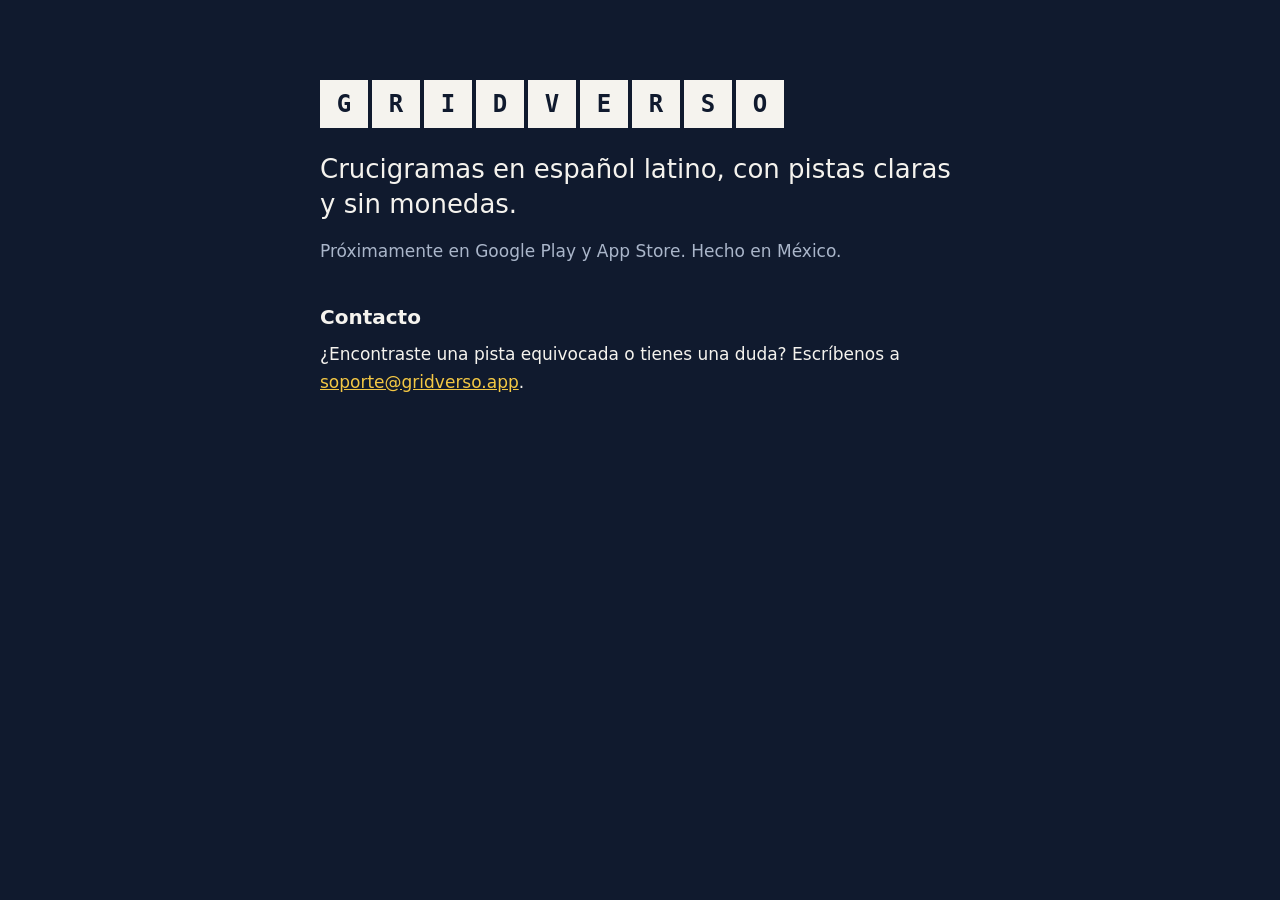
==== index.html @ d11958a7 "Página principal de Gridverso Co-Authored-By: Claude Opus 5.5 <noreply@anthropic.com>" ====
<!doctype html>
<html lang="es-MX">
<head>
  <meta charset="utf-8">
  <meta name="viewport" content="width=device-width, initial-scale=1, viewport-fit=cover">
  <meta name="description" content="Gridverso: crucigramas en español latino, con pistas claras y sin monedas.">
  <title>Gridverso</title>
  <link rel="stylesheet" href="/estilos.css">
</head>
<body>
  <main class="pagina">
    <h1 class="titulo" aria-label="Gridverso">
      <span aria-hidden="true">G</span><span aria-hidden="true">R</span><span aria-hidden="true">I</span><span aria-hidden="true">D</span><span aria-hidden="true">V</span><span aria-hidden="true">E</span><span aria-hidden="true">R</span><span aria-hidden="true">S</span><span aria-hidden="true">O</span>
    </h1>
    <p class="bajada">Crucigramas en español latino, con pistas claras y sin monedas.</p>
    <p class="nota">Próximamente en Google Play y App Store. Hecho en México.</p>

    <h2>Contacto</h2>
    <p>¿Encontraste una pista equivocada o tienes una duda? Escríbenos a
      <a href="mailto:soporte@gridverso.app">soporte@gridverso.app</a>.</p>
  </main>
</body>
</html>
---- estilos.css ----
:root {
  --tinta: #101a2e;
  --tinta-2: #18243d;
  --papel: #f5f3ee;
  --tenue: #aab6ca;
  --linea: #2b3a57;
  --acento: #f3c744;
}

* { box-sizing: border-box; }

body {
  margin: 0;
  background: var(--tinta);
  color: var(--papel);
  font-family: system-ui, -apple-system, "Segoe UI", Roboto, sans-serif;
  font-size: 17px;
  line-height: 1.6;
}

.pagina {
  max-width: 680px;
  margin: 0 auto;
  padding: clamp(32px, 8vw, 80px) max(20px, env(safe-area-inset-left, 0px)) 64px;
}

.titulo {
  display: flex;
  flex-wrap: wrap;
  gap: 4px;
  margin: 0 0 24px;
  padding: 0;
  text-decoration: none;
}

.titulo span {
  position: relative;
  width: clamp(30px, 8vw, 48px);
  height: clamp(30px, 8vw, 48px);
  display: grid;
  place-items: center;
  background: var(--papel);
  color: var(--tinta);
  font-family: ui-monospace, SFMono-Regular, Menlo, Consolas, monospace;
  font-size: clamp(16px, 4vw, 24px);
  font-weight: 600;
}

.bajada { font-size: clamp(20px, 4vw, 26px); line-height: 1.35; margin: 0 0 16px; }
.nota { color: var(--tenue); margin: 0 0 32px; }

h2 { font-size: 20px; margin: 36px 0 8px; }
p, ul { margin: 0 0 14px; }
li { margin-bottom: 6px; }

a { color: var(--acento); }
a:focus-visible { outline: 2px solid var(--acento); outline-offset: 2px; }

.pie {
  margin-top: 48px;
  padding-top: 20px;
  border-top: 1px solid var(--linea);
  font-size: 15px;
  color: var(--tenue);
}

.pendiente { background: var(--acento); color: var(--tinta); padding: 0 6px; font-weight: 600; }
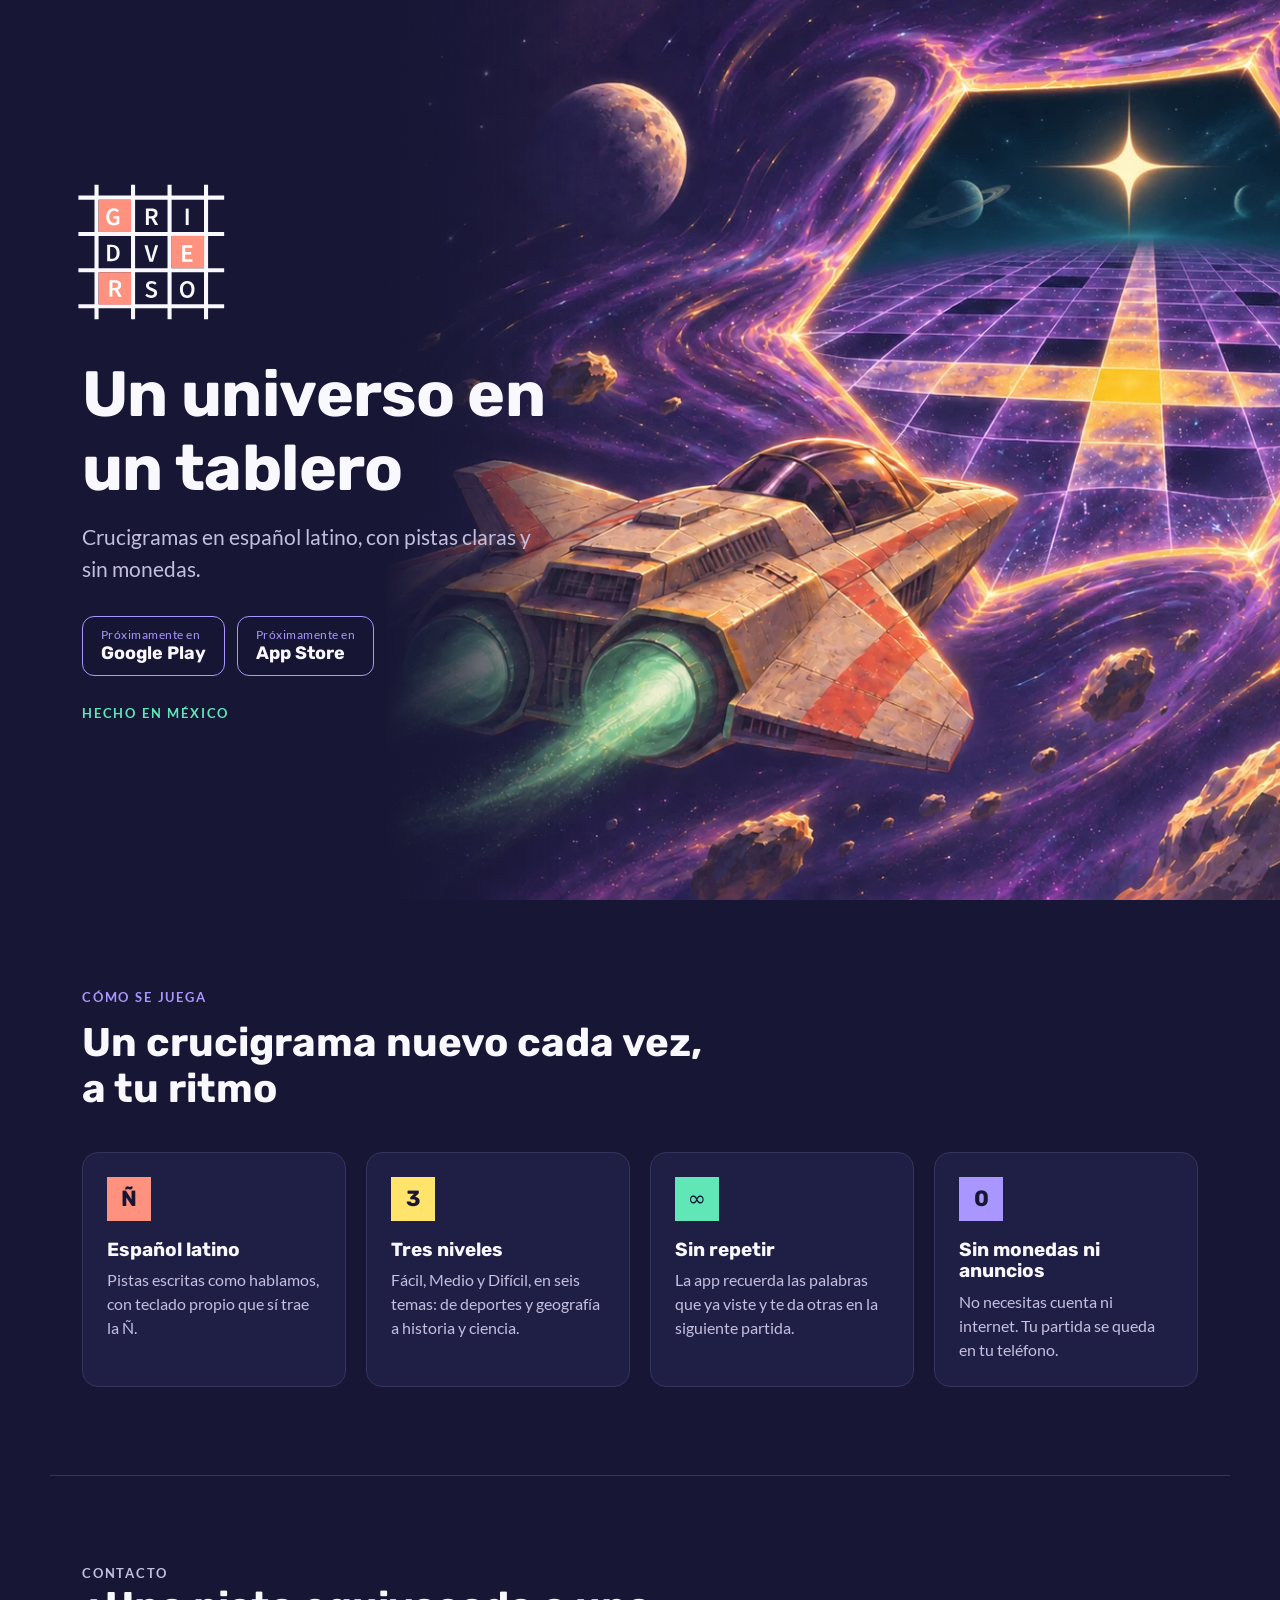
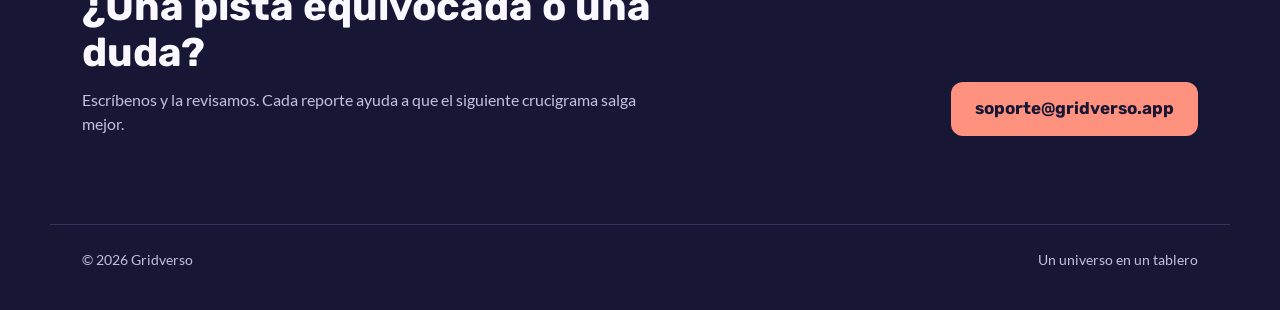
==== commit 65edae33: "Página nueva con la portada y la identidad visual v3 Portada estilo cartucho, logo inverso, paleta T" ====
--- a/index.html
+++ b/index.html
@@ -3,21 +3,76 @@
 <head>
   <meta charset="utf-8">
   <meta name="viewport" content="width=device-width, initial-scale=1, viewport-fit=cover">
-  <meta name="description" content="Gridverso: crucigramas en español latino, con pistas claras y sin monedas.">
+  <meta name="description" content="Gridverso: un universo en un tablero. Crucigramas en español latino, con pistas claras y sin monedas.">
+  <meta name="theme-color" content="#171735">
+  <meta property="og:title" content="Gridverso — Un universo en un tablero">
+  <meta property="og:description" content="Crucigramas en español latino, con pistas claras y sin monedas.">
+  <meta property="og:image" content="https://gridverso.app/img/portada.webp">
+  <meta property="og:url" content="https://gridverso.app/">
   <title>Gridverso</title>
+  <link rel="icon" href="/img/logo-oscuro.svg" type="image/svg+xml">
+  <link rel="preload" href="/fuentes/rubik-latin-700-normal.woff2" as="font" type="font/woff2" crossorigin>
   <link rel="stylesheet" href="/estilos.css">
 </head>
 <body>
-  <main class="pagina">
-    <h1 class="titulo" aria-label="Gridverso">
-      <span aria-hidden="true">G</span><span aria-hidden="true">R</span><span aria-hidden="true">I</span><span aria-hidden="true">D</span><span aria-hidden="true">V</span><span aria-hidden="true">E</span><span aria-hidden="true">R</span><span aria-hidden="true">S</span><span aria-hidden="true">O</span>
-    </h1>
-    <p class="bajada">Crucigramas en español latino, con pistas claras y sin monedas.</p>
-    <p class="nota">Próximamente en Google Play y App Store. Hecho en México.</p>
+  <header class="portada">
+    <img class="portada__arte" src="/img/portada.webp" width="1672" height="941"
+         alt="Una nave espacial vuela hacia un portal hexagonal que se abre a un tablero de crucigrama bajo una estrella brillante.">
+    <div class="portada__contenido">
+      <div class="portada__texto">
+        <img class="logo" src="/img/logo-oscuro.svg" width="729" height="666" alt="Gridverso">
+        <h1>Un universo en un tablero</h1>
+        <p class="bajada">Crucigramas en español latino, con pistas claras y sin monedas.</p>
+        <ul class="tiendas" aria-label="Disponibilidad">
+          <li class="tienda"><small>Próximamente en</small><strong>Google Play</strong></li>
+          <li class="tienda"><small>Próximamente en</small><strong>App Store</strong></li>
+        </ul>
+        <p class="etiqueta">Hecho en México</p>
+      </div>
+    </div>
+  </header>
 
-    <h2>Contacto</h2>
-    <p>¿Encontraste una pista equivocada o tienes una duda? Escríbenos a
-      <a href="mailto:soporte@gridverso.app">soporte@gridverso.app</a>.</p>
+  <main>
+    <section class="seccion" aria-labelledby="t-rasgos">
+      <p class="etiqueta">Cómo se juega</p>
+      <h2 id="t-rasgos">Un crucigrama nuevo cada vez, a tu ritmo</h2>
+      <ul class="rasgos">
+        <li class="rasgo">
+          <span class="rasgo__casilla" aria-hidden="true">Ñ</span>
+          <h3>Español latino</h3>
+          <p>Pistas escritas como hablamos, con teclado propio que sí trae la Ñ.</p>
+        </li>
+        <li class="rasgo">
+          <span class="rasgo__casilla" aria-hidden="true">3</span>
+          <h3>Tres niveles</h3>
+          <p>Fácil, Medio y Difícil, en seis temas: de deportes y geografía a historia y ciencia.</p>
+        </li>
+        <li class="rasgo">
+          <span class="rasgo__casilla" aria-hidden="true">∞</span>
+          <h3>Sin repetir</h3>
+          <p>La app recuerda las palabras que ya viste y te da otras en la siguiente partida.</p>
+        </li>
+        <li class="rasgo">
+          <span class="rasgo__casilla" aria-hidden="true">0</span>
+          <h3>Sin monedas ni anuncios</h3>
+          <p>No necesitas cuenta ni internet. Tu partida se queda en tu teléfono.</p>
+        </li>
+      </ul>
+    </section>
+
+    <section class="seccion contacto" aria-labelledby="t-contacto">
+      <div>
+        <p class="etiqueta">Contacto</p>
+        <h2 id="t-contacto">¿Una pista equivocada o una duda?</h2>
+        <p>Escríbenos y la revisamos. Cada reporte ayuda a que el siguiente crucigrama salga mejor.</p>
+      </div>
+      <a class="boton" href="mailto:soporte@gridverso.app">soporte@gridverso.app</a>
+    </section>
   </main>
+
+  <footer class="pie">
+    <span>© 2026 Gridverso</span>
+    <span>Un universo en un tablero</span>
+  </footer>
 </body>
 </html>
--- a/estilos.css
+++ b/estilos.css
@@ -1,10 +1,20 @@
+/* Gridverso — identidad visual v3: Tinta, Papel, Órbita, Coral, Chispa, Menta · Rubik + Lato */
+@font-face { font-family: "Rubik"; font-weight: 700; font-display: swap; src: url("/fuentes/rubik-latin-700-normal.woff2") format("woff2"); }
+@font-face { font-family: "Lato"; font-weight: 400; font-display: swap; src: url("/fuentes/lato-latin-400-normal.woff2") format("woff2"); }
+@font-face { font-family: "Lato"; font-weight: 700; font-display: swap; src: url("/fuentes/lato-latin-700-normal.woff2") format("woff2"); }
+
 :root {
-  --tinta: #101a2e;
-  --tinta-2: #18243d;
-  --papel: #f5f3ee;
-  --tenue: #aab6ca;
-  --linea: #2b3a57;
-  --acento: #f3c744;
+  --tinta: #171735;
+  --tinta-2: #1f1f45;
+  --papel: #faf8ff;
+  --orbita: #aa96ff;
+  --coral: #ff927e;
+  --chispa: #ffe46b;
+  --menta: #60e6b7;
+  --tenue: #c4bfe0;
+  --linea: #34345e;
+  --titular: "Rubik", system-ui, sans-serif;
+  --texto: "Lato", system-ui, sans-serif;
 }
 
 * { box-sizing: border-box; }
@@ -13,55 +23,206 @@
   margin: 0;
   background: var(--tinta);
   color: var(--papel);
-  font-family: system-ui, -apple-system, "Segoe UI", Roboto, sans-serif;
+  font-family: var(--texto);
+  font-size: 16px;
+  line-height: 1.5;
+}
+
+h1, h2, h3 { font-family: var(--titular); font-weight: 700; line-height: 1.15; }
+a { color: var(--orbita); }
+a:focus-visible { outline: 2px solid var(--chispa); outline-offset: 3px; border-radius: 4px; }
+
+.etiqueta {
+  margin: 0;
+  font-size: 13px;
+  font-weight: 700;
+  letter-spacing: .14em;
+  text-transform: uppercase;
+}
+
+/* ---------- Portada ---------- */
+.portada {
+  position: relative;
+  min-height: 100svh;
+  display: grid;
+  align-items: center;
+  overflow: hidden;
+  isolation: isolate;
+}
+
+.portada__arte {
+  position: absolute;
+  inset: 0 0 0 auto;
+  z-index: -1;
+  width: min(100%, max(70%, 100% - 420px));
+  height: 100%;
+  object-fit: cover;
+  object-position: 70% center;
+  -webkit-mask-image: linear-gradient(90deg, transparent 0, #000 22%);
+  mask-image: linear-gradient(90deg, transparent 0, #000 22%);
+}
+
+/* La parte vacía de la ilustración queda a la izquierda: ahí va el texto. */
+.portada::after {
+  content: "";
+  position: absolute;
+  inset: 0;
+  z-index: -1;
+  background: linear-gradient(90deg, rgba(23,23,53,.85) 0%, rgba(23,23,53,.4) 30%, rgba(23,23,53,0) 48%);
+}
+
+.portada__contenido {
+  width: min(1180px, 100%);
+  margin: 0 auto;
+  padding: 48px max(32px, env(safe-area-inset-left, 0px));
+}
+
+.portada__texto { max-width: 470px; }
+
+.logo { display: block; width: 168px; height: auto; margin: 0 0 28px -14px; }
+
+.portada h1 {
+  margin: 0 0 16px;
+  font-size: clamp(40px, 5.4vw, 64px);
+  letter-spacing: -.01em;
+}
+
+.bajada { margin: 0 0 32px; font-size: clamp(18px, 2vw, 21px); color: var(--tenue); }
+
+.tiendas { display: flex; flex-wrap: wrap; gap: 12px; margin: 0 0 28px; padding: 0; list-style: none; }
+
+.tienda {
+  display: flex;
+  flex-direction: column;
+  padding: 10px 18px;
+  border: 1.5px solid var(--orbita);
+  border-radius: 12px;
+  background: rgba(23,23,53,.6);
+  line-height: 1.25;
+}
+.tienda small { font-size: 12px; color: var(--orbita); letter-spacing: .04em; }
+.tienda strong { font-family: var(--titular); font-size: 18px; }
+
+.portada .etiqueta { color: var(--menta); }
+
+/* ---------- Secciones ---------- */
+.seccion {
+  width: min(1180px, 100%);
+  margin: 0 auto;
+  padding: 88px 32px;
+}
+
+.seccion > .etiqueta { color: var(--orbita); margin-bottom: 12px; }
+.seccion h2 { margin: 0 0 40px; font-size: clamp(28px, 3.4vw, 40px); max-width: 640px; }
+
+.rasgos {
+  display: grid;
+  grid-template-columns: repeat(4, 1fr);
+  gap: 20px;
+  margin: 0;
+  padding: 0;
+  list-style: none;
+}
+
+.rasgo {
+  padding: 24px;
+  border: 1px solid var(--linea);
+  border-radius: 16px;
+  background: var(--tinta-2);
+}
+
+.rasgo__casilla {
+  display: grid;
+  place-items: center;
+  width: 44px;
+  height: 44px;
+  margin-bottom: 18px;
+  font-family: var(--titular);
+  font-size: 22px;
+  color: var(--tinta);
+}
+.rasgo:nth-child(1) .rasgo__casilla { background: var(--coral); }
+.rasgo:nth-child(2) .rasgo__casilla { background: var(--chispa); }
+.rasgo:nth-child(3) .rasgo__casilla { background: var(--menta); }
+.rasgo:nth-child(4) .rasgo__casilla { background: var(--orbita); }
+
+.rasgo h3 { margin: 0 0 8px; font-size: 19px; }
+.rasgo p { margin: 0; color: var(--tenue); }
+
+.contacto {
+  border-top: 1px solid var(--linea);
+  display: grid;
+  grid-template-columns: 1fr auto;
+  gap: 24px 48px;
+  align-items: end;
+}
+.contacto h2 { margin-bottom: 12px; }
+.contacto p { margin: 0; color: var(--tenue); max-width: 560px; }
+
+.boton {
+  display: inline-block;
+  padding: 14px 24px;
+  border-radius: 12px;
+  background: var(--coral);
+  color: var(--tinta);
+  font-family: var(--titular);
   font-size: 17px;
-  line-height: 1.6;
-}
-
-.pagina {
-  max-width: 680px;
+  text-decoration: none;
+  white-space: nowrap;
+}
+.boton:hover { background: #ffa898; }
+
+.pie {
+  width: min(1180px, 100%);
   margin: 0 auto;
-  padding: clamp(32px, 8vw, 80px) max(20px, env(safe-area-inset-left, 0px)) 64px;
-}
-
-.titulo {
+  padding: 24px 32px 40px;
+  border-top: 1px solid var(--linea);
   display: flex;
   flex-wrap: wrap;
-  gap: 4px;
-  margin: 0 0 24px;
-  padding: 0;
-  text-decoration: none;
-}
-
-.titulo span {
-  position: relative;
-  width: clamp(30px, 8vw, 48px);
-  height: clamp(30px, 8vw, 48px);
-  display: grid;
-  place-items: center;
-  background: var(--papel);
-  color: var(--tinta);
-  font-family: ui-monospace, SFMono-Regular, Menlo, Consolas, monospace;
-  font-size: clamp(16px, 4vw, 24px);
-  font-weight: 600;
-}
-
-.bajada { font-size: clamp(20px, 4vw, 26px); line-height: 1.35; margin: 0 0 16px; }
+  justify-content: space-between;
+  gap: 8px 24px;
+  font-size: 14px;
+  color: var(--tenue);
+}
+
+/* ---------- Páginas de texto (aviso de privacidad, términos) ---------- */
+.pagina { max-width: 680px; margin: 0 auto; padding: 48px 20px 64px; font-size: 17px; line-height: 1.6; }
+.pagina h1 { font-size: 34px; margin: 0 0 8px; }
+.pagina h2 { font-size: 21px; margin: 36px 0 8px; }
+.pagina p, .pagina ul { margin: 0 0 14px; }
+.pagina .logo { width: 112px; margin: 0 0 32px -9px; }
 .nota { color: var(--tenue); margin: 0 0 32px; }
-
-h2 { font-size: 20px; margin: 36px 0 8px; }
-p, ul { margin: 0 0 14px; }
-li { margin-bottom: 6px; }
-
-a { color: var(--acento); }
-a:focus-visible { outline: 2px solid var(--acento); outline-offset: 2px; }
-
-.pie {
-  margin-top: 48px;
-  padding-top: 20px;
-  border-top: 1px solid var(--linea);
-  font-size: 15px;
-  color: var(--tenue);
-}
-
-.pendiente { background: var(--acento); color: var(--tinta); padding: 0 6px; font-weight: 600; }
+.pagina .pie { padding: 20px 0 0; margin-top: 48px; }
+.pendiente { background: var(--chispa); color: var(--tinta); padding: 0 6px; font-weight: 700; }
+
+/* ---------- Celular ---------- */
+@media (max-width: 900px) {
+  .rasgos { grid-template-columns: repeat(2, 1fr); }
+}
+
+@media (max-width: 640px) {
+  /* En vertical: el arte arriba, encuadrado en el portal; el texto abajo, sobre Tinta. */
+  .portada { display: block; min-height: 0; }
+  .portada::after { display: none; }
+  .portada__arte {
+    position: static; display: block; width: 100%; height: 58svh; min-height: 360px; max-height: 560px;
+    object-position: 74% center;
+    -webkit-mask-image: linear-gradient(180deg, #000 70%, transparent 100%);
+    mask-image: linear-gradient(180deg, #000 70%, transparent 100%);
+  }
+  .portada__contenido { position: relative; padding: 0 16px 40px; margin-top: -56px; }
+  .logo { width: 128px; margin: 0 0 20px -11px; }
+  .seccion { padding: 64px 16px; }
+  .rasgos { grid-template-columns: 1fr; }
+  .contacto { grid-template-columns: 1fr; }
+  .pie { padding: 24px 16px 32px; }
+}
+
+@media (prefers-reduced-motion: no-preference) {
+  .portada__texto > * { animation: entrar .7s cubic-bezier(.2,.7,.2,1) both; }
+  .portada__texto > :nth-child(2) { animation-delay: .08s; }
+  .portada__texto > :nth-child(3) { animation-delay: .16s; }
+  .portada__texto > :nth-child(4) { animation-delay: .24s; }
+  .portada__texto > :nth-child(5) { animation-delay: .32s; }
+  @keyframes entrar { from { opacity: 0; transform: translateY(14px); } }
+}
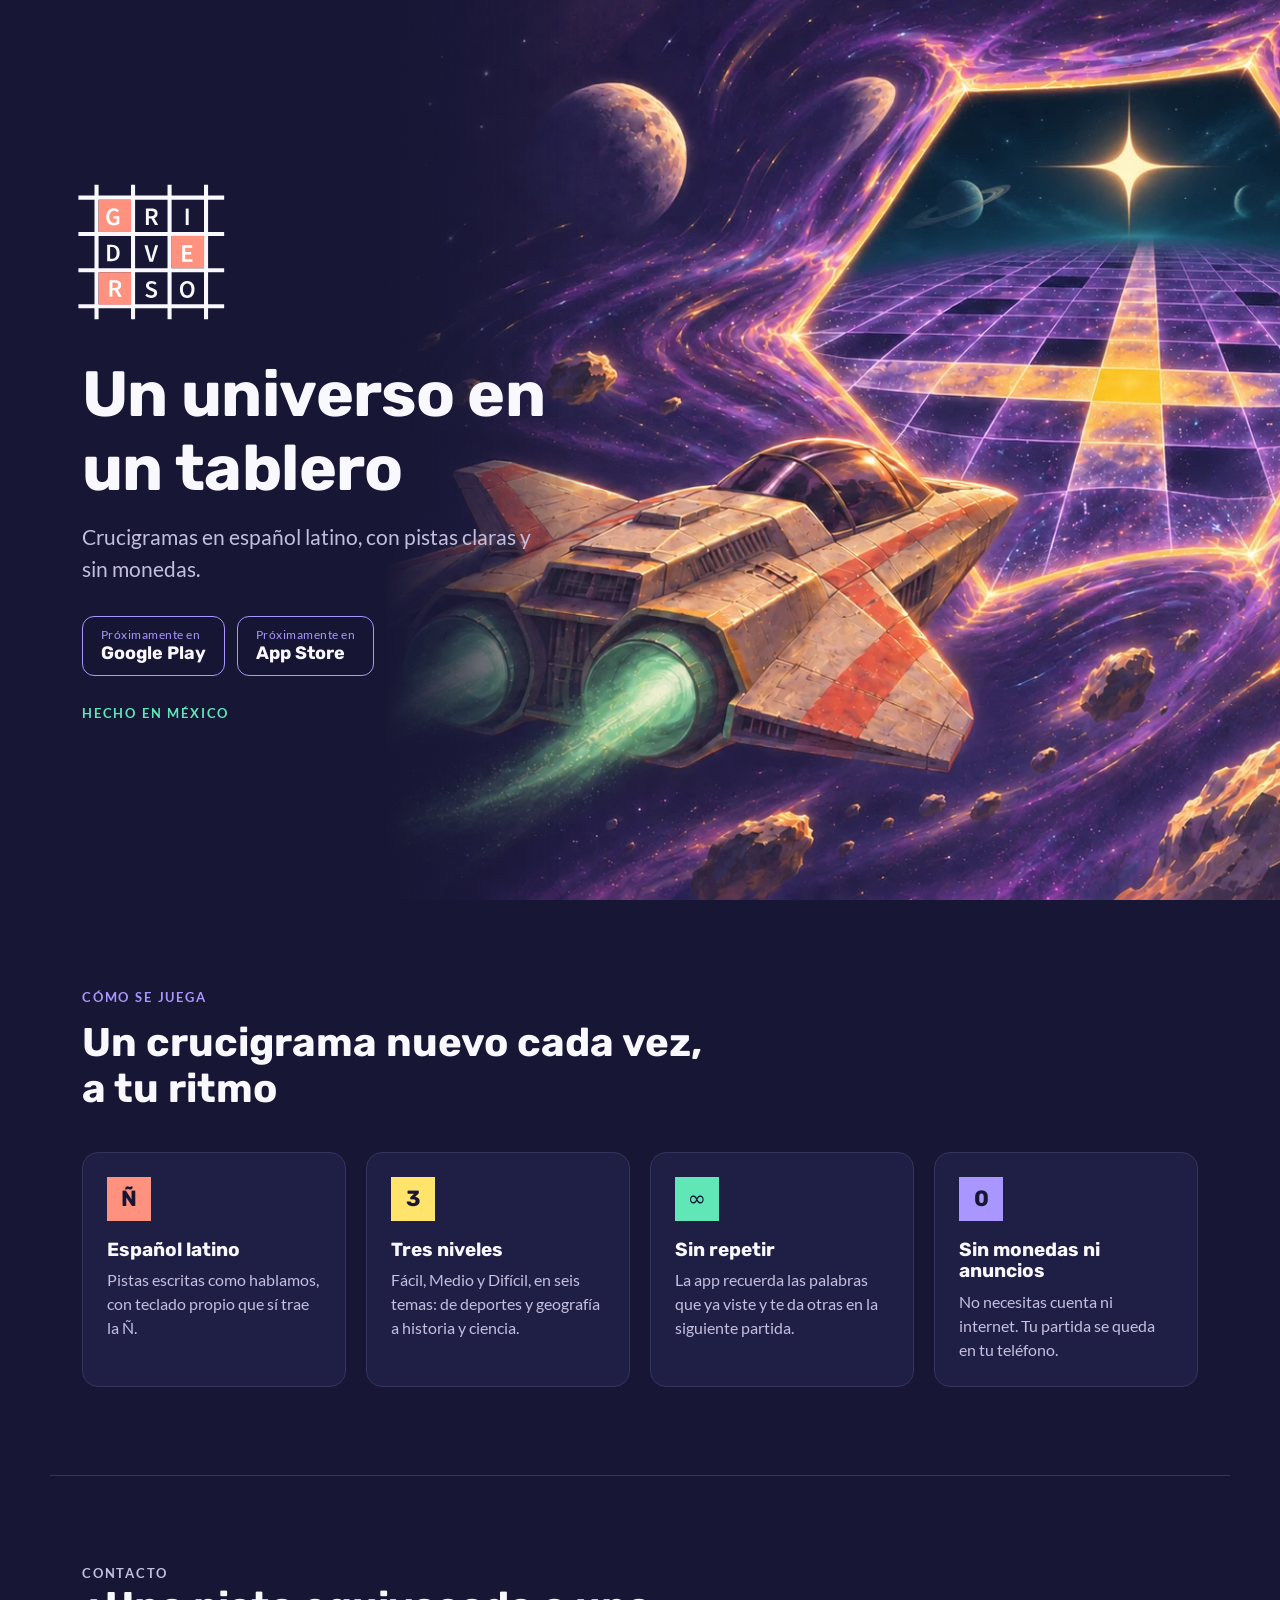
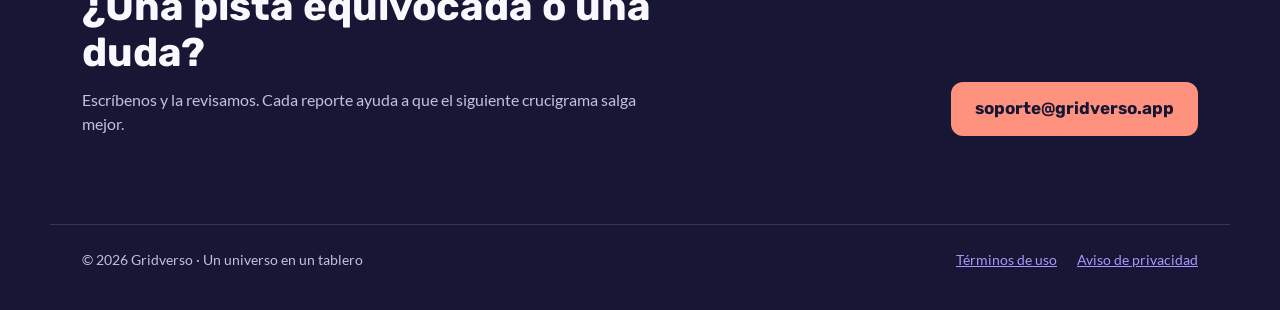
==== commit 22dcb938: "Agregar Términos de uso y links legales en el footer - Nueva página /terminos con términos de uso de" ====
--- a/index.html
+++ b/index.html
@@ -71,8 +71,11 @@
   </main>
 
   <footer class="pie">
-    <span>© 2026 Gridverso</span>
-    <span>Un universo en un tablero</span>
+    <span>© 2026 Gridverso · Un universo en un tablero</span>
+    <nav class="legales" aria-label="Legal">
+      <a href="/terminos/">Términos de uso</a>
+      <a href="/privacidad/">Aviso de privacidad</a>
+    </nav>
   </footer>
 </body>
 </html>
--- a/estilos.css
+++ b/estilos.css
@@ -194,6 +194,15 @@
 .nota { color: var(--tenue); margin: 0 0 32px; }
 .pagina .pie { padding: 20px 0 0; margin-top: 48px; }
 .pendiente { background: var(--chispa); color: var(--tinta); padding: 0 6px; font-weight: 700; }
+
+/* Páginas legales: fondo blanco, texto negro. */
+body.legal { background: #ffffff; color: #000000; }
+body.legal h1, body.legal h2 { color: #000000; }
+body.legal a { color: #1a1a8c; }
+body.legal .nota, body.legal .pie { color: #000000; border-top-color: #cccccc; }
+body.legal .titulo { color: #000000; text-decoration: none; }
+body.legal .pie a { color: #1a1a8c; }
+.legales { display: flex; flex-wrap: wrap; gap: 8px 20px; }
 
 /* ---------- Celular ---------- */
 @media (max-width: 900px) {
